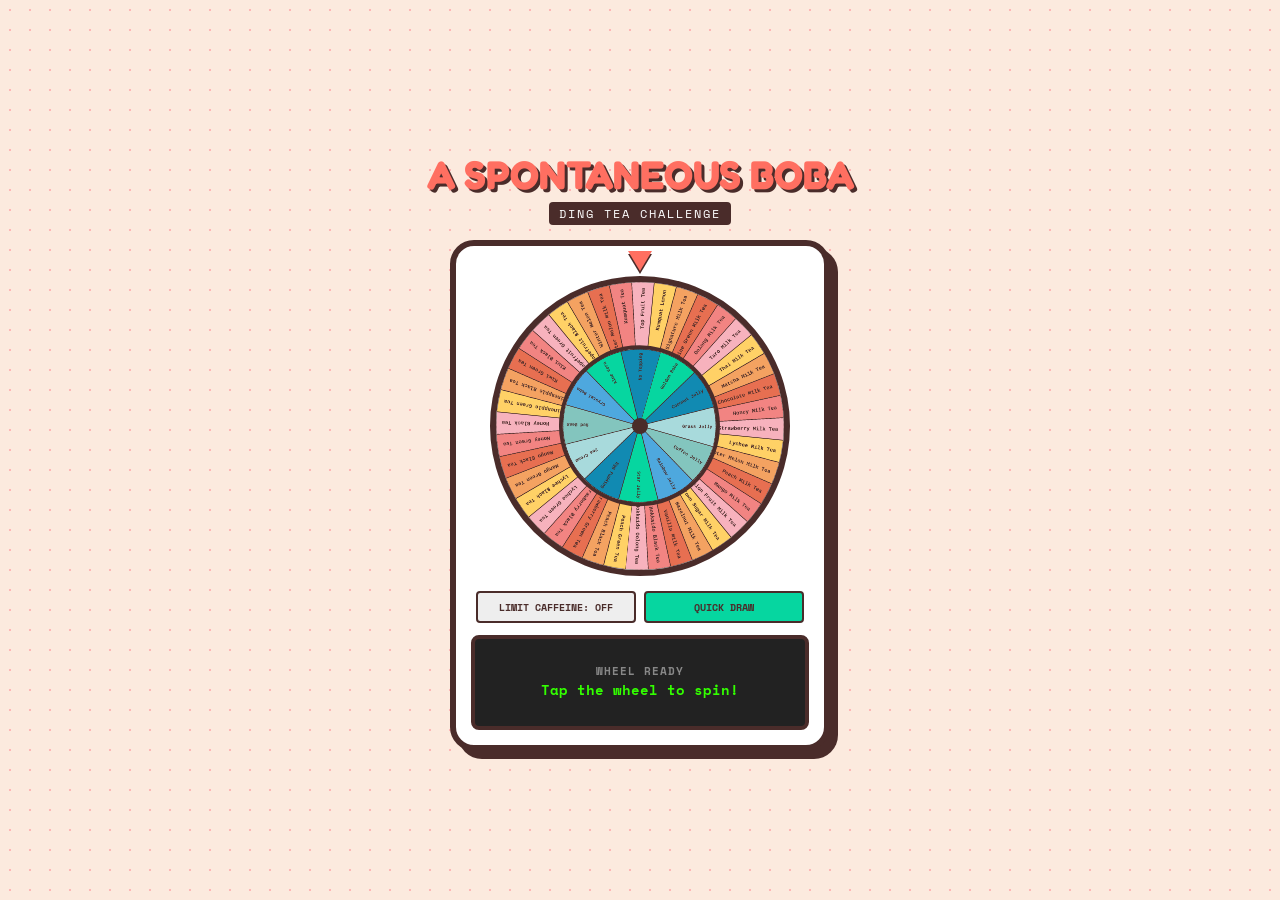
==== tea.html @ 99177e1d "Added Ding Tea Wheel" ====
<!DOCTYPE html>
<html lang="en">
<head>
    <meta charset="UTF-8">
    <meta name="viewport" content="width=device-width, initial-scale=1.0">
    <title>Ding Tea Challenge</title>
    <style>
        @import url('https://fonts.googleapis.com/css2?family=Fredoka+One&family=Space+Mono:wght@400;700&display=swap');

        :root {
            --bg-color: #fceade;
            --machine-color: #ffb5b5;
            --accent-color: #ff6f61;
            --dark-color: #4a2c2a;
        }

        * {
            box-sizing: border-box;
            margin: 0;
            padding: 0;
        }

        body {
            background-color: var(--bg-color);
            background-image: radial-gradient(var(--machine-color) 1px, transparent 0);
            background-size: 20px 20px;
            font-family: 'Space Mono', monospace;
            color: var(--dark-color);
            display: flex;
            flex-direction: column;
            align-items: center;
            justify-content: center;
            min-height: 100vh;
            padding: 10px;
            overflow: hidden;
        }

        h1 {
            font-family: 'Fredoka One', cursive;
            font-size: 6vw;
            @media (min-width: 600px) { font-size: 2.5rem; }
            color: var(--accent-color);
            text-shadow: 3px 3px 0px var(--dark-color);
            margin-bottom: 4px;
            text-align: center;
            text-transform: uppercase;
        }

        .subtitle {
            font-size: 0.75rem;
            margin-bottom: 15px;
            text-transform: uppercase;
            letter-spacing: 2px;
            background: var(--dark-color);
            color: #fff;
            padding: 3px 10px;
            border-radius: 4px;
        }

        .oracle-container {
            background: #fff;
            border: 6px solid var(--dark-color);
            border-radius: 24px;
            box-shadow: 8px 8px 0px var(--dark-color);
            width: 100%;
            max-width: 380px;
            padding: 20px 15px 15px 15px;
            position: relative;
            display: flex;
            flex-direction: column;
            align-items: center;
        }

        .pointer {
            position: absolute;
            top: 5px;
            z-index: 10;
            width: 0; 
            height: 0; 
            border-left: 12px solid transparent;
            border-right: 12px solid transparent;
            border-top: 20px solid var(--accent-color);
            filter: drop-shadow(0px 3px 0px var(--dark-color));
        }

        .wheel-box {
            position: relative;
            width: 80vw;
            height: 80vw;
            max-width: 300px;
            max-height: 300px;
            margin: 10px 0 15px 0;
            border-radius: 50%;
            border: 6px solid var(--dark-color);
            overflow: hidden;
            background: #fff;
            cursor: pointer;
            -webkit-tap-highlight-color: transparent;
        }

        .wheel-box.disabled {
            cursor: not-allowed;
        }

        .wheel {
            position: absolute;
            width: 100%;
            height: 100%;
            border-radius: 50%;
            transform-origin: center center;
        }

        #tea-wheel {
            z-index: 2;
        }

        #topping-wheel {
            z-index: 3;
            width: 56%;
            height: 56%;
            top: 22%;
            left: 22%;
            border: 4px solid var(--dark-color);
            background: #fff;
        }

        .wheel.spinning-tea {
            transition: transform 4s cubic-bezier(0.1, 0.8, 0.1, 1) !important;
        }

        .wheel.spinning-topping {
            transition: transform 3.5s cubic-bezier(0.1, 0.8, 0.1, 1) !important;
        }

        .center-peg {
            position: absolute;
            width: 16px;
            height: 16px;
            background: var(--dark-color);
            border-radius: 50%;
            top: 50%;
            left: 50%;
            transform: translate(-50%, -50%);
            z-index: 4;
        }

        canvas {
            display: block;
            width: 100%;
            height: 100%;
        }

        /* Control Panel Container for Buttons underneath the Wheel Frame */
        .control-panel {
            align-self: fill;
            width: 100%;
            margin-bottom: 12px;
            display: flex;
            justify-content: space-between;
            align-items: center;
            gap: 8px;
            padding: 0 5px;
        }

        .caffeine-btn, .quick-btn {
            background: #eee;
            border: 2px solid var(--dark-color);
            color: var(--dark-color);
            padding: 6px 10px;
            border-radius: 4px;
            font-family: 'Space Mono', monospace;
            font-size: 0.65rem;
            font-weight: bold;
            cursor: pointer;
            transition: all 0.1s ease;
            text-transform: uppercase;
            flex: 1;
            text-align: center;
        }

        .caffeine-btn.active {
            background: #ff3333;
            color: #fff;
        }

        .quick-btn {
            background: #06d6a0;
            color: var(--dark-color);
        }

        .quick-btn:active:not(:disabled) {
            transform: translateY(2px);
        }

        .caffeine-btn:disabled, .quick-btn:disabled {
            background: #ccc;
            color: #888;
            cursor: not-allowed;
            transform: none;
        }

        .display-screen {
            background: #222;
            color: #3f0;
            width: 100%;
            min-height: 95px;
            border-radius: 8px;
            border: 4px solid var(--dark-color);
            padding: 10px;
            font-family: 'Space Mono', monospace;
            text-align: center;
            display: flex;
            flex-direction: column;
            justify-content: center;
            align-items: center;
        }

        .screen-title {
            font-size: 0.7rem;
            color: #888;
            text-transform: uppercase;
            margin-bottom: 3px;
            font-weight: bold;
            letter-spacing: 1px;
        }

        .screen-text {
            font-weight: bold;
            font-size: 0.85rem;
            line-height: 1.3;
        }

        #timer {
            color: #ff3333;
            font-weight: bold;
            font-size: 0.8rem;
            margin-top: 3px;
        }
    </style>
</head>
<body>

    <h1>A Spontaneous Boba</h1>
    <div class="subtitle">Ding Tea Challenge</div>

    <div class="oracle-container">
        <div class="pointer"></div>
        
        <div id="interactive-trigger" class="wheel-box">
            <div id="tea-wheel" class="wheel"><canvas id="canvas-tea"></canvas></div>
            <div id="topping-wheel" class="wheel"><canvas id="canvas-topping"></canvas></div>
            <div class="center-peg"></div>
        </div>

        <div class="control-panel">
            <button id="caffeine-toggle" class="caffeine-btn">Limit Caffeine: OFF</button>
            <button id="quick-draw-btn" class="quick-btn">Quick Draw</button>
        </div>

        <div class="display-screen">
            <div class="screen-title" id="screen-status">Wheel Ready</div>
            <div class="screen-text" id="screen-output">Tap the wheel to spin!</div>
            <div id="timer"></div>
        </div>
    </div>

    <script>
        const rawTeas = [
            "Peach Green Tea", "Peach Black Tea", "Strawberry Green Tea", "Strawberry Black Tea",
            "Lychee Green Tea", "Lychee Black Tea", "Mango Green Tea", "Mango Black Tea",
            "Honey Green Tea", "Honey Black Tea", "Pineapple Green Tea", "Pineapple Black Tea",
            "Kiwi Green Tea", "Kiwi Black Tea", "Grapefruit Green Tea", "Grapefruit Black Tea",
            "Winter Melon Tea", "Winter Melon Milk Tea", "Kumquat Tea", "Top Fruit Tea",
            "Kumquat Lemon", "Signature Milk Tea", "Jasmine Green Milk Tea", "Oolong Milk Tea",
            "Taro Milk Tea", "Thai Milk Tea", "Matcha Milk Tea", "Chocolate Milk Tea", "Honey Milk Tea",
            "Strawberry Milk Tea", "Lychee Milk Tea", "Winter Melon Milk Tea", "Peach Milk Tea",
            "Mango Milk Tea", "Passion Fruit Milk Tea", "Brown Sugar Milk Tea", "Hazelnut Milk Tea",
            "Vanilla Milk Tea", "Hokkaido Black Tea", "Hokkaido Oolong Tea"
        ];

        const rawToppings = [
            "Golden Boba", "Coconut Jelly", "Grass Jelly", "Coffee Jelly", "Rainbow Jelly",
            "Star Jelly", "Egg Pudding", "Sea Cream", "Red Bean", "Crystal Boba", "Aloe Vera",
            "No Topping"
        ];

        let activeTeas = [...rawTeas];
        let activeToppings = [...rawToppings];
        let isCaffeineFree = false;

        const triggerZone = document.getElementById('interactive-trigger');
        const teaWheel = document.getElementById('tea-wheel');
        const toppingWheel = document.getElementById('topping-wheel');
        const caffeineToggle = document.getElementById('caffeine-toggle');
        const quickDrawBtn = document.getElementById('quick-draw-btn');
        const screenStatus = document.getElementById('screen-status');
        const screenOutput = document.getElementById('screen-output');
        const timerDiv = document.getElementById('timer');

        function drawWheel(canvasId, items, colors, isOuter) {
            const canvas = document.getElementById(canvasId);
            const ctx = canvas.getContext('2d');
            const size = isOuter ? 600 : 336; 
            canvas.width = size;
            canvas.height = size;
            
            const numSegments = items.length;
            const angle = (2 * Math.PI) / numSegments;
            const center = size / 2;

            for (let i = 0; i < numSegments; i++) {
                ctx.beginPath();
                ctx.moveTo(center, center);
                ctx.arc(center, center, center, i * angle, (i + 1) * angle);
                ctx.fillStyle = colors[i % colors.length];
                ctx.fill();
                ctx.lineWidth = 1.5;
                ctx.strokeStyle = '#4a2c2a';
                ctx.stroke();

                ctx.save();
                ctx.translate(center, center);
                ctx.rotate(i * angle + angle / 2);
                ctx.fillStyle = '#4a2c2a';
                
                if (isOuter) {
                    ctx.font = 'bold 11px Courier New';
                    ctx.textAlign = 'right';
                    ctx.fillText(items[i], center - 12, 4);
                } else {
                    ctx.font = 'bold 10px Courier New';
                    ctx.textAlign = 'right';
                    ctx.fillText(items[i], center - 8, 3);
                }
                ctx.restore();
            }
        }

        const teaColors = ['#ffd166', '#f4a261', '#e76f51', '#f28482', '#f7b2bd'];
        const toppingColors = ['#06d6a0', '#118ab2', '#a8dadc', '#83c5be', '#4ea8de'];

        function refreshWheelGraphics() {
            drawWheel('canvas-tea', activeTeas, teaColors, true);
            drawWheel('canvas-topping', activeToppings, toppingColors, false);
        }

        let isSystemLocked = false;
        let isActivelySpinning = false;
        
        let teaCurrentDegree = Math.floor(Math.random() * 360);
        let toppingCurrentDegree = Math.floor(Math.random() * 360);

        let animationFrameId = null;
        let lockTimerInterval = null;

        function processIdleRotation() {
            if (!isActivelySpinning) {
                teaCurrentDegree += 0.12; 
                toppingCurrentDegree -= 0.08;

                if (teaCurrentDegree >= 360) teaCurrentDegree -= 360;
                if (toppingCurrentDegree <= -360) toppingCurrentDegree += 360;

                teaWheel.style.transform = `rotate(${teaCurrentDegree}deg)`;
                toppingWheel.style.transform = `rotate(${toppingCurrentDegree}deg)`;
            }
            animationFrameId = requestAnimationFrame(processIdleRotation);
        }

        function checkLockStatus() {
            const lockExpiry = localStorage.getItem('boba_oracle_lock');
            if (lockExpiry) {
                const timeLeft = parseInt(lockExpiry) - Date.now();
                if (timeLeft > 0) {
                    setMachineLockedState();
                    const savedDrink = localStorage.getItem('boba_oracle_drink') || "Your Liquid Destiny";
                    screenOutput.innerHTML = `Assigned order:<br><span style="color:#ffd166">${savedDrink}</span>`;
                    startCountdown();
                } else {
                    clearLock();
                }
            } else {
                processIdleRotation();
            }
        }

        function setMachineLockedState() {
            isSystemLocked = true;
            triggerZone.classList.add('disabled');
            caffeineToggle.disabled = true;
            quickDrawBtn.disabled = true;
            screenStatus.innerText = "WHEEL LOCKED";
        }

        function startCountdown() {
            clearInterval(lockTimerInterval);
            function updateTimer() {
                const remaining = parseInt(localStorage.getItem('boba_oracle_lock')) - Date.now();
                if (remaining <= 0) {
                    clearLock();
                } else {
                    const minutes = Math.floor(remaining / 60000);
                    const seconds = Math.floor((remaining % 60000) / 1000);
                    timerDiv.innerText = `System Lock: ${minutes}m ${seconds}s`;
                }
            }
            updateTimer();
            lockTimerInterval = setInterval(updateTimer, 1000);
        }

        function clearLock() {
            clearInterval(lockTimerInterval);
            localStorage.removeItem('boba_oracle_lock');
            localStorage.removeItem('boba_oracle_drink');
            isSystemLocked = false;
            triggerZone.classList.remove('disabled');
            caffeineToggle.disabled = false;
            quickDrawBtn.disabled = false;
            timerDiv.innerText = "";
            screenStatus.innerText = "Wheel Status: Online";
            screenOutput.innerText = "System ready. Tap wheel to spin.";
            
            if(animationFrameId) cancelAnimationFrame(animationFrameId);
            processIdleRotation();
        }

        caffeineToggle.addEventListener('click', (e) => {
            e.stopPropagation(); 
            if (isSystemLocked || isActivelySpinning) return;

            isCaffeineFree = !isCaffeineFree;
            
            if (isCaffeineFree) {
                caffeineToggle.innerText = "Limit Caffeine: ON";
                caffeineToggle.classList.add('active');
                
                activeTeas = rawTeas.filter(tea => 
                    !tea.includes("Black") && 
                    !tea.includes("Green") && 
                    !tea.includes("Oolong") && 
                    !tea.includes("Thai") && 
                    !tea.includes("Matcha")
                );
                activeToppings = rawToppings.filter(top => !top.includes("Coffee"));
            } else {
                caffeineToggle.innerText = "Limit Caffeine: OFF";
                caffeineToggle.classList.remove('active');
                activeTeas = [...rawTeas];
                activeToppings = [...rawToppings];
            }

            refreshWheelGraphics();
        });

        // Function to extract which item is pointing directly to the top marker (270 degrees)
        function getResultFromAngle(currentRotationAngle, items, isClockwise) {
            // Normalize degrees to clean positive system bounds [0, 360)
            let normalizedRotation = currentRotationAngle % 360;
            if (normalizedRotation < 0) normalizedRotation += 360;

            // Pointer marker points down from the absolute top center position (270 degrees)
            let pointerTargetAngle = 270 - normalizedRotation;
            if (pointerTargetAngle < 0) pointerTargetAngle += 360;

            const segmentSize = 360 / items.length;
            let finalSelectedIndex = Math.floor(pointerTargetAngle / segmentSize);
            
            // Boundary safety configurations
            if (finalSelectedIndex >= items.length) finalSelectedIndex = items.length - 1;
            if (finalSelectedIndex < 0) finalSelectedIndex = 0;

            return items[finalSelectedIndex];
        }

        // Logic shared to save assignments inside local storage memory
        function processDrinkAssignment(tea, topping) {
            const finalDrinkStr = `${tea} + ${topping}`;
            screenStatus.innerText = "TRANSMISSION COMPLETE";
            screenOutput.innerHTML = `Your Order:<br><span style="color:#ffd166">${finalDrinkStr}</span>`;

            const halfHourLock = Date.now() + (30 * 60 * 1000);
            localStorage.setItem('boba_oracle_lock', halfHourLock);
            localStorage.setItem('boba_oracle_drink', finalDrinkStr);
            
            setMachineLockedState();
            startCountdown();
        }

        // Quick Draw Button Interaction Logic
        quickDrawBtn.addEventListener('click', (e) => {
            e.stopPropagation();
            if (isSystemLocked || isActivelySpinning) return;

            cancelAnimationFrame(animationFrameId);
            
            // Randomly flash wheels to new absolute points completely instantaneously
            teaCurrentDegree = Math.floor(Math.random() * 360);
            toppingCurrentDegree = Math.floor(Math.random() * 360);
            
            teaWheel.style.transform = `rotate(${teaCurrentDegree}deg)`;
            toppingWheel.style.transform = `rotate(${toppingCurrentDegree}deg)`;

            const wonTea = getResultFromAngle(teaCurrentDegree, activeTeas, true);
            const wonTopping = getResultFromAngle(toppingCurrentDegree, activeToppings, false);

            processDrinkAssignment(wonTea, wonTopping);
        });

        // Standard Interaction Click Sequence
        triggerZone.addEventListener('click', () => {
            if (isSystemLocked || isActivelySpinning) return;

            isActivelySpinning = true;
            cancelAnimationFrame(animationFrameId);

            screenStatus.innerText = "PROCESSING SELECTION";
            screenOutput.innerText = "Phase 1: Selecting Tea Flavor Base...";

            teaWheel.classList.add('spinning-tea');
            toppingWheel.classList.add('spinning-topping');

            // Add dynamic multi-spin offsets safely relative to the random current drift position
            const extraTeaRotations = (4 + Math.random() * 3) * 360; 
            const extraToppingRotations = (4 + Math.random() * 3) * 360;

            const teaFinalTarget = teaCurrentDegree + extraTeaRotations;
            const toppingFinalTarget = toppingCurrentDegree - extraToppingRotations;

            teaWheel.style.transform = `rotate(${teaFinalTarget}deg)`;
            
            setTimeout(() => {
                screenStatus.innerText = "PROCESSING TEXTURE";
                screenOutput.innerText = "Phase 2: Calculating Topping Matrix...";
                toppingWheel.style.transform = `rotate(${toppingFinalTarget}deg)`;
            }, 900);

            setTimeout(() => {
                // Update tracker variables directly to matching final physics landing states
                teaCurrentDegree = teaFinalTarget;
                toppingCurrentDegree = toppingFinalTarget;

                // Identify exactly what slice landed underneath the pointer
                const wonTea = getResultFromAngle(teaCurrentDegree, activeTeas, true);
                const wonTopping = getResultFromAngle(toppingCurrentDegree, activeToppings, false);

                // Strip transition animations off to prevent drift snapping bugs later
                teaWheel.classList.remove('spinning-tea');
                toppingWheel.classList.remove('spinning-topping');
                
                // Re-apply static assignments explicitly
                teaWheel.style.transform = `rotate(${teaCurrentDegree % 360}deg)`;
                toppingWheel.style.transform = `rotate(${toppingCurrentDegree % 360}deg)`;

                isActivelySpinning = false;
                processDrinkAssignment(wonTea, wonTopping);
            }, 4200);
        });

        // Bootstrap launch sequence
        refreshWheelGraphics();
        checkLockStatus();
    </script>
</body>
</html>
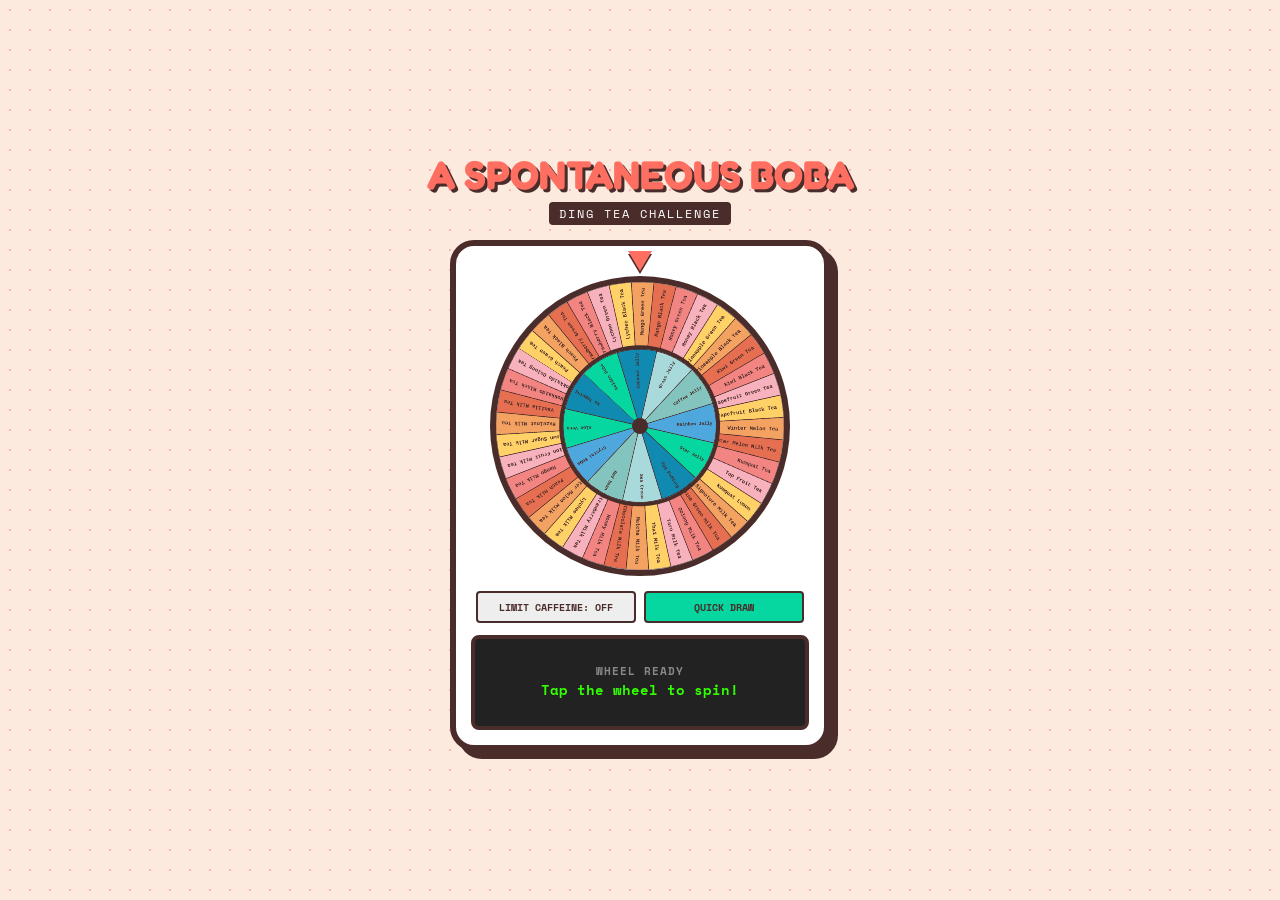
==== commit ff5efdc9: "Two hour limit on tea wheel" ====
--- a/tea.html
+++ b/tea.html
@@ -478,7 +478,7 @@
             screenStatus.innerText = "TRANSMISSION COMPLETE";
             screenOutput.innerHTML = `Your Order:<br><span style="color:#ffd166">${finalDrinkStr}</span>`;
 
-            const halfHourLock = Date.now() + (30 * 60 * 1000);
+            const halfHourLock = Date.now() + (120 * 60 * 1000);
             localStorage.setItem('boba_oracle_lock', halfHourLock);
             localStorage.setItem('boba_oracle_drink', finalDrinkStr);
             
